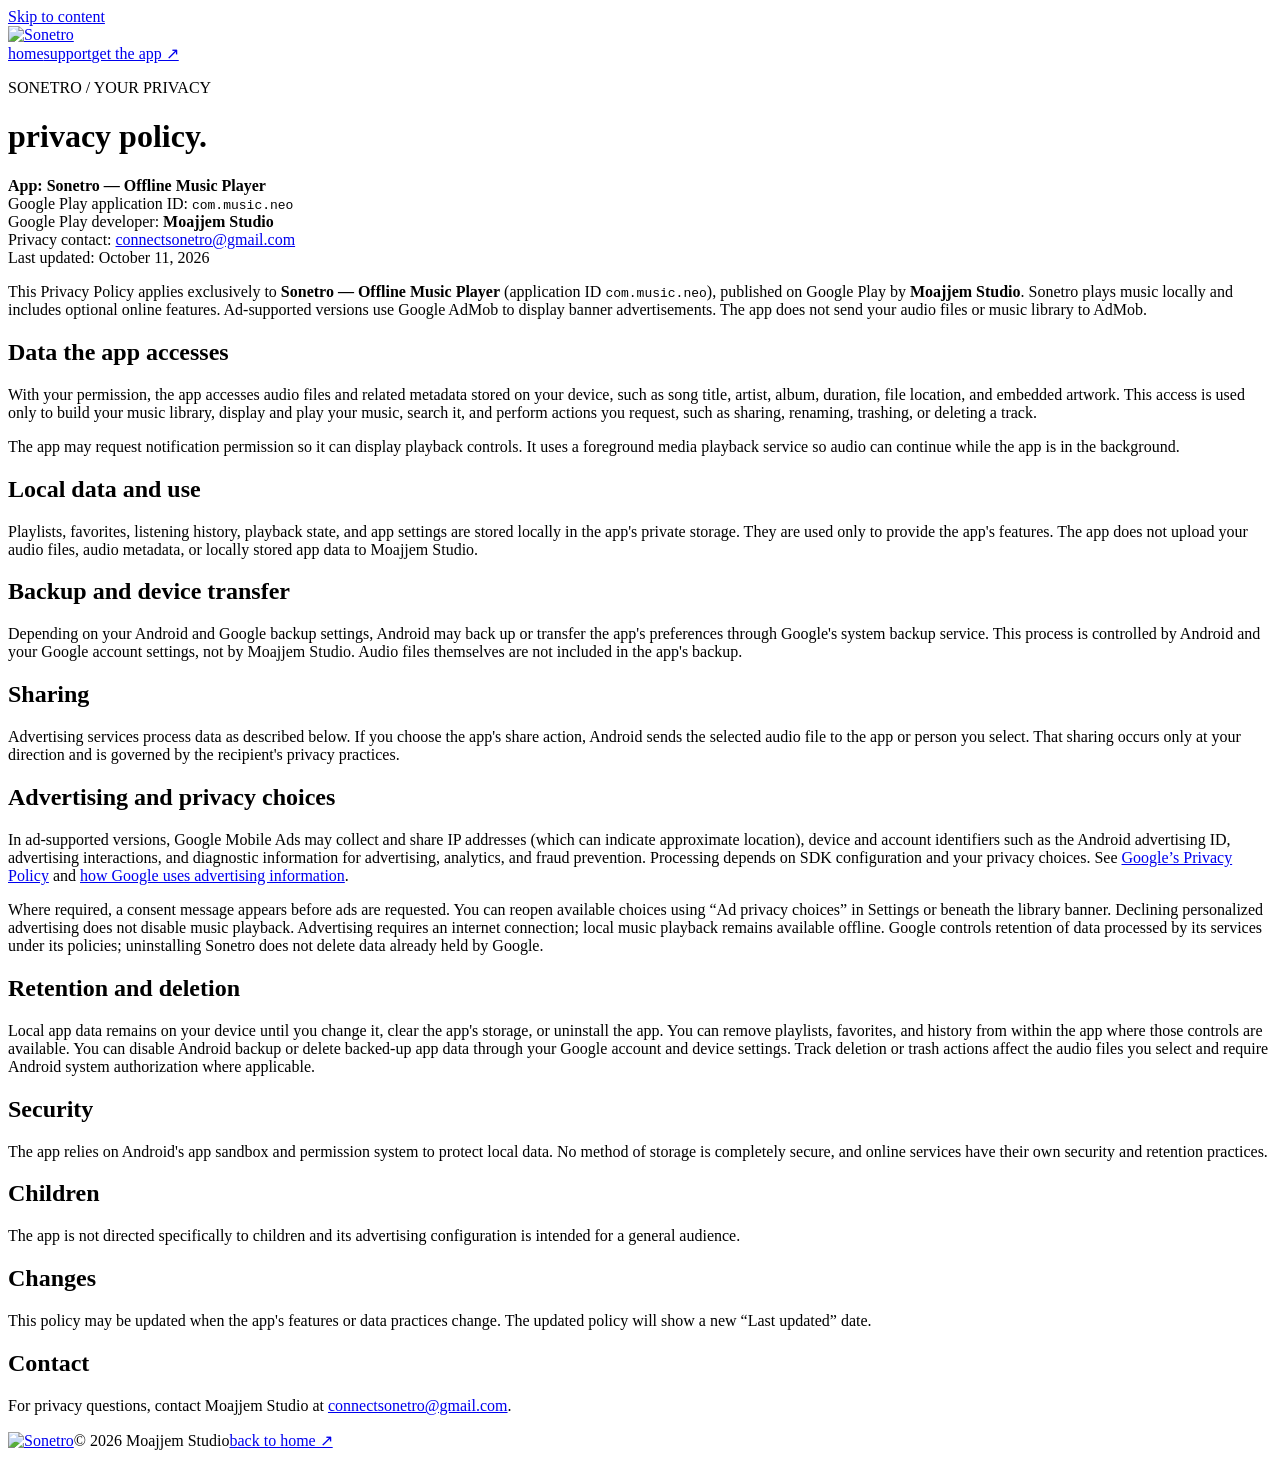
==== privacy.html @ 8605222c "Set canonical website address to sonetro.github.io" ====
<!doctype html>
<html lang="en">
<head>
  <meta charset="utf-8">
  <meta name="viewport" content="width=device-width, initial-scale=1">
  <meta name="description" content="Privacy Policy for Sonetro — Offline Music Player, published by Moajjem Studio">
  <title>Privacy Policy for Sonetro — Offline Music Player | Moajjem Studio</title>
  <meta name="theme-color" content="#000000">
  <link rel="icon" href="assets/logo.svg">
  <link rel="stylesheet" href="style.24cc51cf4a.css">
<link rel="canonical" href="https://sonetro.github.io/privacy.html"><meta property="og:url" content="https://sonetro.github.io/privacy.html"></head>
<body>
<a class="skip" href="#main">Skip to content</a>
<header class="header"><a class="brand" href="./"><img src="assets/sonetro-wordmark.svg" alt="Sonetro" width="169" height="30"></a><nav aria-label="Main navigation"><a href="./">home</a><a href="mailto:connectsonetro@gmail.com">support</a><a class="nav-download" href="https://play.google.com/store/apps/details?id=com.music.neo">get the app ↗</a></nav></header>
<main class="policy shell" id="main">
  <p class="eyebrow">SONETRO / YOUR PRIVACY</p>
  <h1 class="gradient">privacy policy.</h1>
  <p class="identity"><strong>App: Sonetro — Offline Music Player</strong><br>
    Google Play application ID: <code>com.music.neo</code><br>
    Google Play developer: <strong>Moajjem Studio</strong><br>
    Privacy contact: <a href="mailto:connectsonetro@gmail.com">connectsonetro@gmail.com</a><br>
    Last updated: October 11, 2026</p>

  <p>This Privacy Policy applies exclusively to <strong>Sonetro — Offline Music Player</strong> (application ID <code>com.music.neo</code>), published on Google Play by <strong>Moajjem Studio</strong>. Sonetro plays music locally and includes optional online features. Ad-supported versions use Google AdMob to display banner advertisements. The app does not send your audio files or music library to AdMob.</p>

  <h2>Data the app accesses</h2>
  <p>With your permission, the app accesses audio files and related metadata stored on your device, such as song title, artist, album, duration, file location, and embedded artwork. This access is used only to build your music library, display and play your music, search it, and perform actions you request, such as sharing, renaming, trashing, or deleting a track.</p>
  <p>The app may request notification permission so it can display playback controls. It uses a foreground media playback service so audio can continue while the app is in the background.</p>

  <h2>Local data and use</h2>
  <p>Playlists, favorites, listening history, playback state, and app settings are stored locally in the app's private storage. They are used only to provide the app's features. The app does not upload your audio files, audio metadata, or locally stored app data to Moajjem Studio.</p>

  <h2>Backup and device transfer</h2>
  <p>Depending on your Android and Google backup settings, Android may back up or transfer the app's preferences through Google's system backup service. This process is controlled by Android and your Google account settings, not by Moajjem Studio. Audio files themselves are not included in the app's backup.</p>

  <h2>Sharing</h2>
  <p>Advertising services process data as described below. If you choose the app's share action, Android sends the selected audio file to the app or person you select. That sharing occurs only at your direction and is governed by the recipient's privacy practices.</p>

  <h2>Advertising and privacy choices</h2>
  <p>In ad-supported versions, Google Mobile Ads may collect and share IP addresses (which can indicate approximate location), device and account identifiers such as the Android advertising ID, advertising interactions, and diagnostic information for advertising, analytics, and fraud prevention. Processing depends on SDK configuration and your privacy choices. See <a href="https://policies.google.com/privacy">Google’s Privacy Policy</a> and <a href="https://policies.google.com/technologies/ads">how Google uses advertising information</a>.</p>
  <p>Where required, a consent message appears before ads are requested. You can reopen available choices using “Ad privacy choices” in Settings or beneath the library banner. Declining personalized advertising does not disable music playback. Advertising requires an internet connection; local music playback remains available offline. Google controls retention of data processed by its services under its policies; uninstalling Sonetro does not delete data already held by Google.</p>

  <h2>Retention and deletion</h2>
  <p>Local app data remains on your device until you change it, clear the app's storage, or uninstall the app. You can remove playlists, favorites, and history from within the app where those controls are available. You can disable Android backup or delete backed-up app data through your Google account and device settings. Track deletion or trash actions affect the audio files you select and require Android system authorization where applicable.</p>

  <h2>Security</h2>
  <p>The app relies on Android's app sandbox and permission system to protect local data. No method of storage is completely secure, and online services have their own security and retention practices.</p>

  <h2>Children</h2>
  <p>The app is not directed specifically to children and its advertising configuration is intended for a general audience.</p>

  <h2>Changes</h2>
  <p>This policy may be updated when the app's features or data practices change. The updated policy will show a new “Last updated” date.</p>

  <h2>Contact</h2>
  <p>For privacy questions, contact Moajjem Studio at <a href="mailto:connectsonetro@gmail.com">connectsonetro@gmail.com</a>.</p>
</main>
<footer class="shell"><a class="brand" href="./"><img src="assets/sonetro-wordmark-muted.svg" alt="Sonetro" width="169" height="30"></a><span>© 2026 Moajjem Studio</span><a href="./">back to home ↗</a></footer>
</body>
</html>
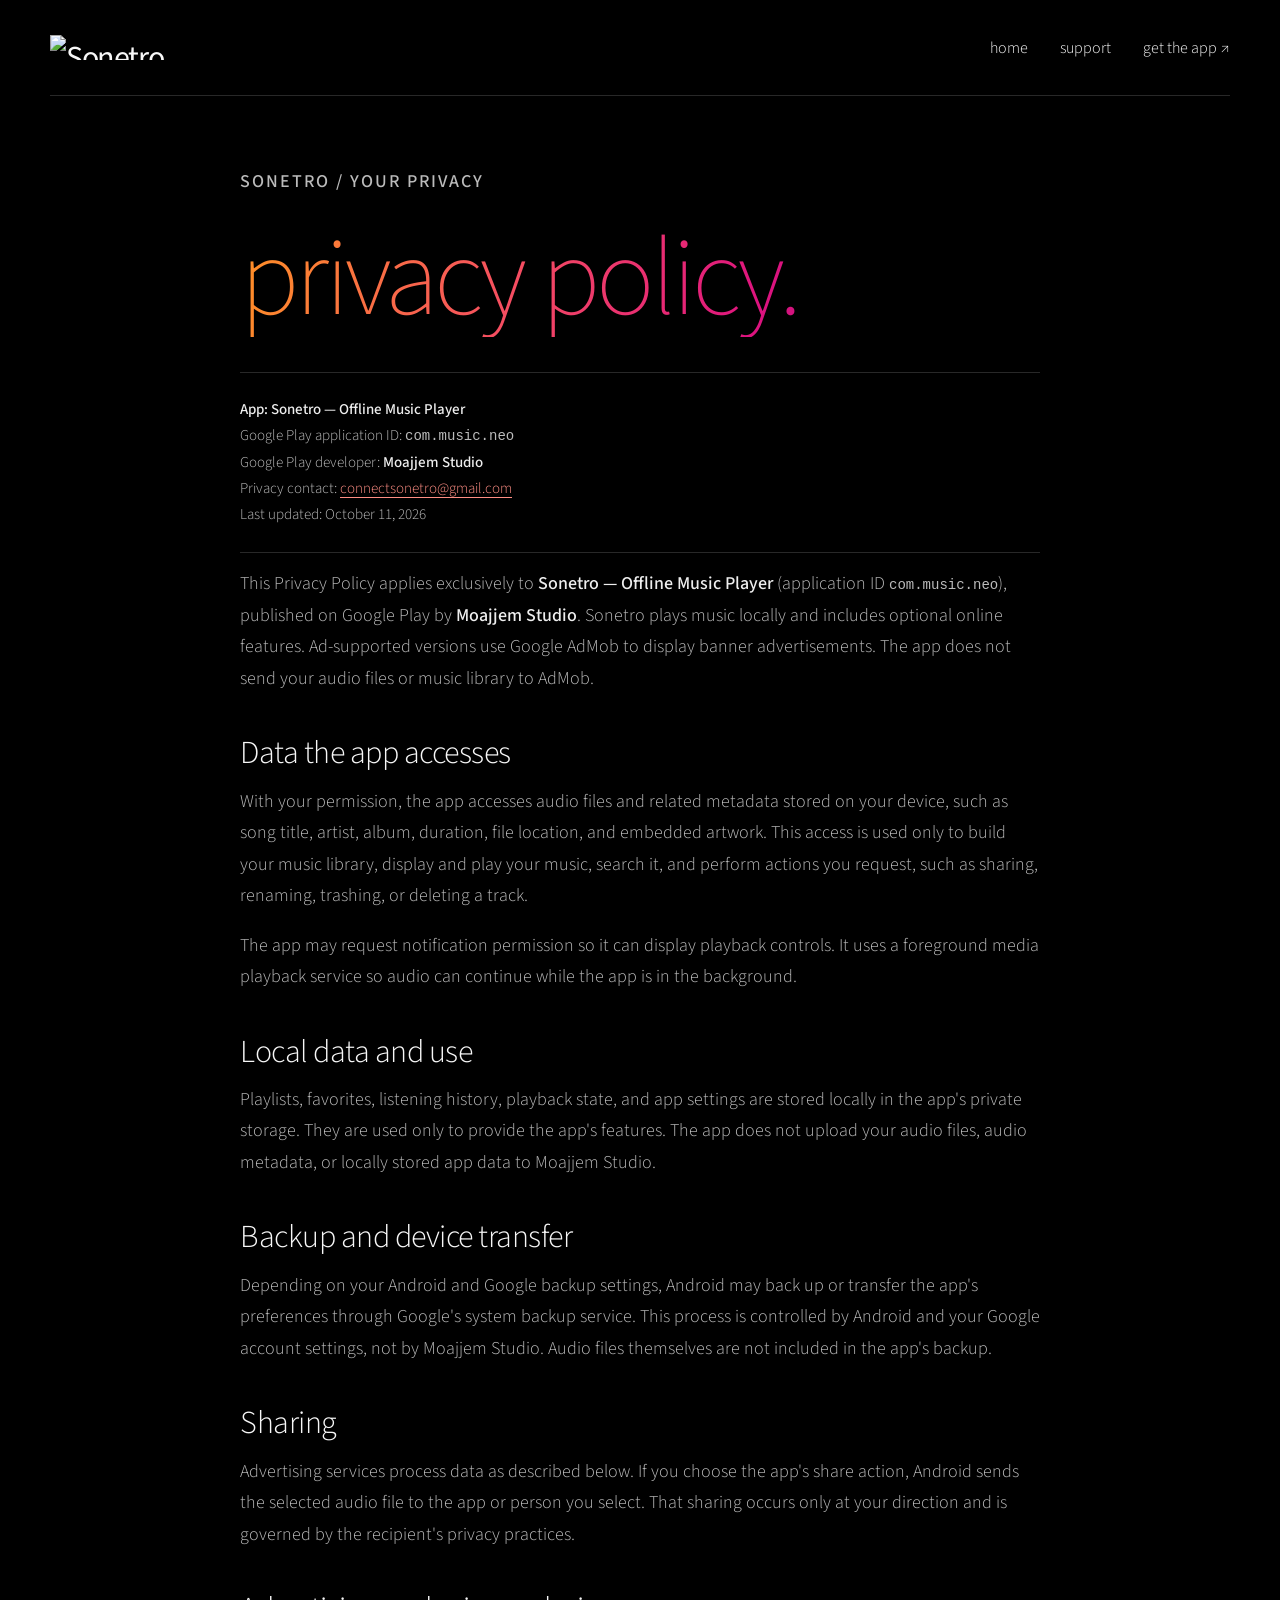
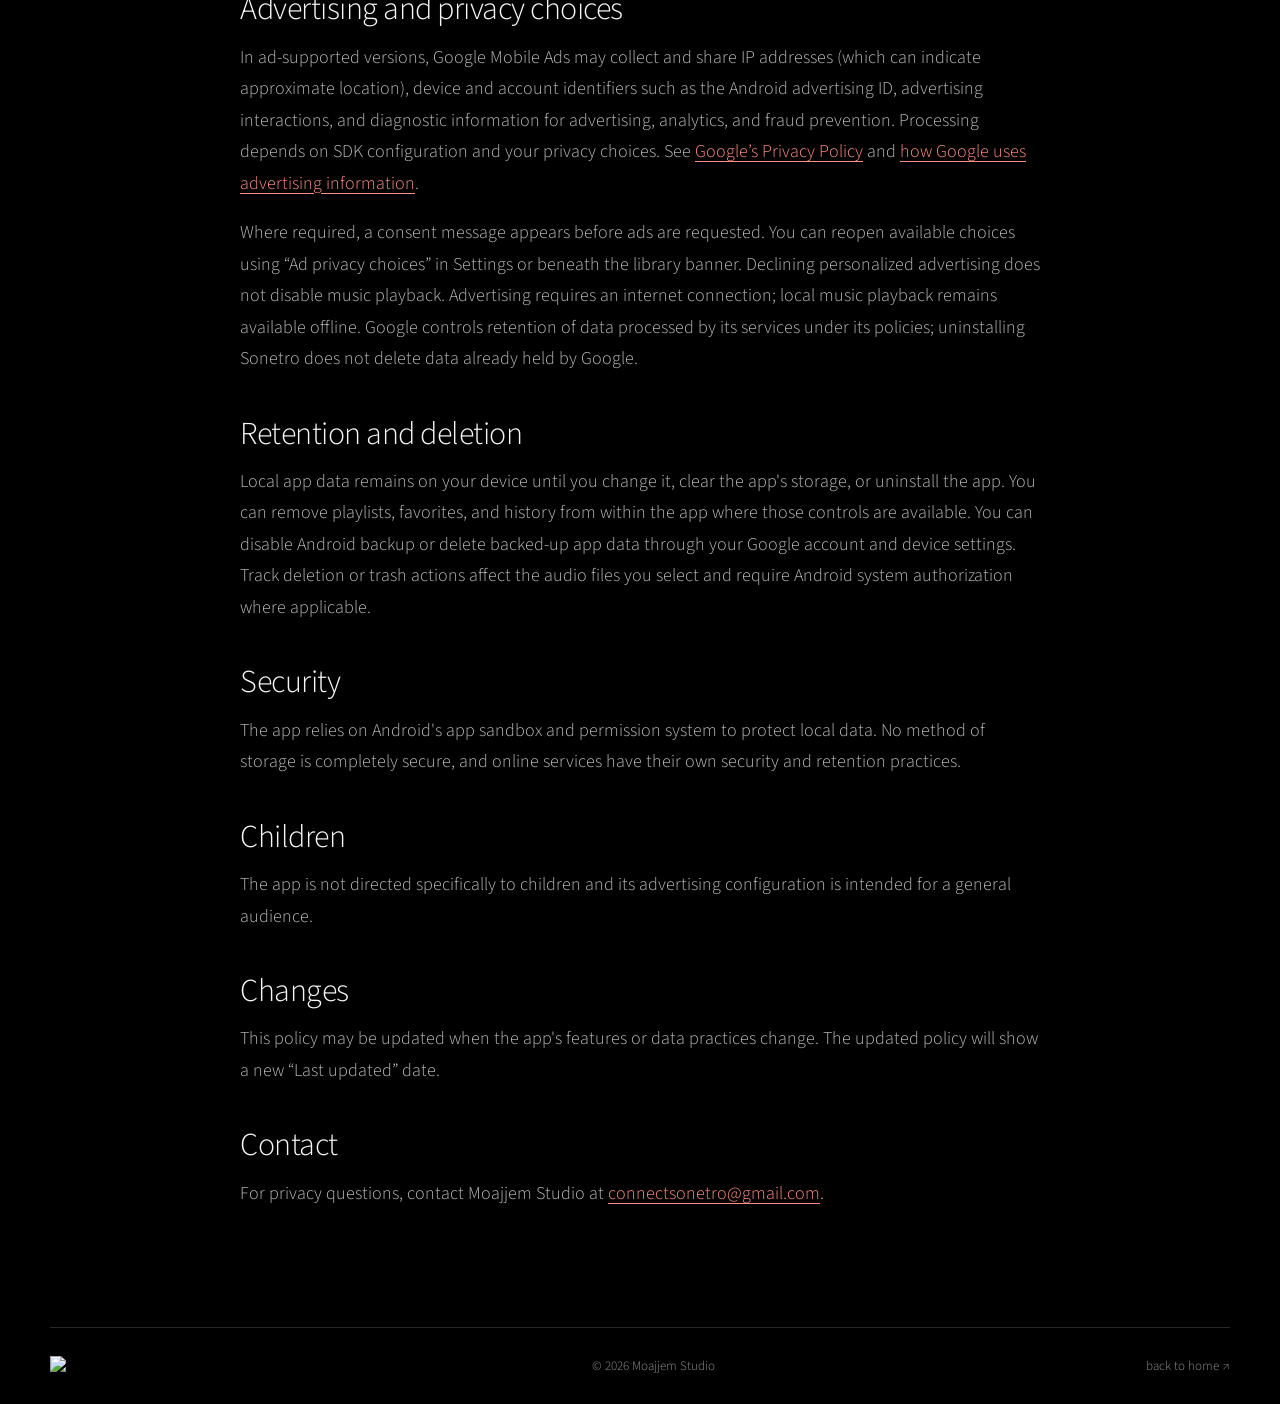
==== commit 2c8b4aaa: "Use Google Fonts Source Sans 3 across website" ====
--- a/privacy.html
+++ b/privacy.html
@@ -7,7 +7,7 @@
   <title>Privacy Policy for Sonetro — Offline Music Player | Moajjem Studio</title>
   <meta name="theme-color" content="#000000">
   <link rel="icon" href="assets/logo.svg">
-  <link rel="stylesheet" href="style.24cc51cf4a.css">
+  <link rel="preconnect" href="https://fonts.googleapis.com"><link rel="preconnect" href="https://fonts.gstatic.com" crossorigin><link href="https://fonts.googleapis.com/css2?family=Source+Sans+3:wght@200..900&display=swap" rel="stylesheet"><link rel="stylesheet" href="style.782880256f.css">
 <link rel="canonical" href="https://sonetro.github.io/privacy.html"><meta property="og:url" content="https://sonetro.github.io/privacy.html"></head>
 <body>
 <a class="skip" href="#main">Skip to content</a>
--- a/style.782880256f.css
+++ b/style.782880256f.css
@@ -0,0 +1,19 @@
+:root{color-scheme:dark;--bg:#000;--text:#f7f7f7;--muted:#9b9b9b;--line:#282828;--accent:#f04a45}*{box-sizing:border-box}html{scroll-behavior:smooth;scroll-padding-top:30px}body{margin:0;background:var(--bg);color:var(--text);font-family:'Source Sans 3','Segoe UI',sans-serif;font-weight:300}a{color:inherit;text-decoration:none}button{font:inherit}a,button{-webkit-tap-highlight-color:transparent}a:focus-visible,button:focus-visible,[tabindex]:focus-visible{outline:2px solid #f97365;outline-offset:7px}a:hover{color:#ff8374}.shell,.header{width:min(1240px,88%);margin-inline:auto}.header{height:112px;display:flex;align-items:center;justify-content:space-between;border-bottom:1px solid var(--line)}.brand{font-size:32px;letter-spacing:-1.4px;font-weight:400}.brand span{font-size:11px;vertical-align:super;margin-left:5px}nav{display:flex;gap:40px;align-items:center;font-size:17px}.nav-download{display:flex;gap:25px;align-items:center}.nav-download span{font-size:28px}.hero{display:grid;grid-template-columns:1.15fr 1fr;gap:85px;padding-block:75px 95px;align-items:center}.eyebrow{font-size:11px;font-weight:500;letter-spacing:2px;color:var(--muted);margin:0 0 24px}.gradient{background:linear-gradient(105deg,#ff9224 0%,#f64f60 34%,#de137f 65%,#8c137a 100%);background-clip:text;-webkit-background-clip:text;color:transparent}h1,h2,h3,p{margin-top:0}h1{font-size:clamp(120px,14vw,200px);line-height:.94;font-weight:200;letter-spacing:-9px;margin:0 0 16px}h2{font-size:clamp(60px,7vw,96px);line-height:.98;font-weight:200;letter-spacing:-3px;margin-bottom:30px}.intro{font-size:20px;line-height:1.6;color:#aaa;margin:30px 0 40px}.download{display:inline-flex;align-items:center;gap:19px;font-size:27px;line-height:1.1}.download small{display:block;font-size:13px;letter-spacing:.3px;color:var(--muted);margin-top:9px}.circle{display:inline-flex;align-items:center;justify-content:center;border:2px solid currentColor;border-radius:50%;width:58px;height:58px;font-weight:300;font-size:35px;flex-shrink:0}.download:hover .circle{background:#fff;color:#000}.preview-wrap{max-width:365px;justify-self:center;width:100%;position:relative}.preview-wrap:before{content:'';position:absolute;inset:10% 0;background:radial-gradient(ellipse,#97184620,transparent 65%);z-index:-1}.phone{border:1px solid #3b3b3b;border-radius:29px;padding:20px 23px 28px;background:linear-gradient(155deg,#241412 0%,#090609 34%,#000 70%);box-shadow:0 30px 95px #c7214112;overflow:hidden}.phone-status{display:flex;justify-content:space-between;font-size:11px;padding-inline:4px;color:#ccc}.phone-title{font-size:79px;font-weight:200;letter-spacing:-4px;line-height:1.15;margin-top:9px}.phone-live{font-size:45px;line-height:1;display:flex;align-items:center;justify-content:space-between;margin:20px 0}.phone-live .circle{width:32px;height:32px;font-size:24px}.album-art{position:relative;aspect-ratio:1;overflow:hidden;background:#c84832;padding:18px;isolation:isolate}.album-art:after{content:'';position:absolute;inset:0;background:linear-gradient(140deg,transparent,#23132c9f);z-index:-1}.art-orbit{position:absolute;width:120%;height:120%;border:42px solid #f78c5088;border-radius:50%;left:23%;top:3%;z-index:-1}.album-art>span,.album-art>small{font-size:7px;letter-spacing:2px;font-weight:500}.album-art strong{display:block;font-size:62px;font-weight:200;line-height:.92;margin-top:33px;letter-spacing:-3px}.album-art small{position:absolute;bottom:18px;left:18px}.track-title{font-size:23px;line-height:1.2;margin-top:16px}.track-artist{font-size:20px;color:var(--accent);margin-top:4px}.audio-info{font-size:9px;letter-spacing:1px;color:#888;margin:10px 0 24px}.progress{display:flex;gap:13px;align-items:center;font-size:10px}.progress i{height:3px;flex:1;background:linear-gradient(to right,#eee 64%,#333 64%);border-radius:3px}.player-controls{display:flex;align-items:center;justify-content:space-between;margin-top:23px;font-size:21px}.player-controls .circle{height:37px;width:37px;font-size:14px}.player-controls .play{width:46px;height:46px;font-size:20px;padding-left:3px}.preview-caption{font-size:8px;letter-spacing:1.5px;color:#777;text-align:center;margin:17px -20px 0}.section-line{border-block:1px solid var(--line);padding-block:24px;display:flex;justify-content:space-between;font-size:10px;letter-spacing:2px;color:#888}.collection{padding-block:95px;display:grid;grid-template-columns:1fr 1fr;gap:100px}.section-title{font-size:clamp(58px,7vw,96px);font-weight:200;letter-spacing:-3px;line-height:1.05}.collection-tabs{display:flex;flex-direction:column;align-items:stretch;max-width:360px}.collection-tabs button{background:transparent;border:0;color:#737373;cursor:pointer;text-align:left;font-size:clamp(39px,4.5vw,60px);font-weight:200;padding:0 0 8px;display:flex;justify-content:space-between;align-items:center;line-height:1.2}.collection-tabs button span{font-size:25px;opacity:0}.collection-tabs button[aria-selected=true]{color:#fff}.collection-tabs button[aria-selected=true] span{opacity:1;color:#f06359}.collection-tabs button:hover{color:#ddd}.collection-detail{padding-top:20px;align-self:center}.cover-grid{display:grid;grid-template-columns:1fr 1fr;gap:12px;max-width:440px;margin-bottom:32px}.cover{aspect-ratio:1;padding:22px;position:relative;font-size:46px;line-height:.88;font-weight:200;letter-spacing:-1.5px;overflow:hidden;isolation:isolate}.cover:before{content:'';position:absolute;width:130%;height:130%;border:22px solid #ffffff24;border-radius:50%;left:30%;top:15%;z-index:-1}.cover small{font-size:6px;letter-spacing:1px;position:absolute;bottom:16px;left:22px;font-weight:500}.cover-one{background:#b63d36}.cover-two{background:#41544b}.cover-three{background:#443b67}.cover-four{background:#bd8c50;color:#17100b}.collection-detail .eyebrow{font-size:9px;margin-bottom:12px}.collection-detail h3{font-size:32px;font-weight:300;line-height:1.2;margin-bottom:12px}.collection-detail p:last-child{font-size:18px;line-height:1.6;color:#a0a0a0;max-width:440px;min-height:86px}.listening{padding-block:90px;border-top:1px solid var(--line)}.listening .section-title{font-size:clamp(70px,9vw,126px);margin-bottom:60px}.feature-list article{display:grid;grid-template-columns:60px 1fr 1.1fr;gap:20px;padding:27px 0;border-top:1px solid var(--line);align-items:baseline}.feature-list article>span{font-size:12px;color:#888}.feature-list h3{font-size:33px;font-weight:300;margin:0;letter-spacing:-.5px}.feature-list p{font-size:17px;line-height:1.65;color:#a0a0a0;margin:0}.note{font-size:12px;color:#888;margin:24px 0 0}.support{border-top:1px solid var(--line);padding-block:80px;display:flex;justify-content:space-between;gap:50px;align-items:center}.support p:not(.eyebrow){color:#aaa;font-size:19px;line-height:1.6}.support .section-title{margin-bottom:20px}.contact{font-size:23px;border-bottom:1px solid #555;padding-bottom:8px;display:inline-block}.contact span{margin-left:20px}footer{display:flex;align-items:center;justify-content:space-between;gap:25px;padding-block:30px;border-top:1px solid var(--line)}footer>span,footer>a:last-child{font-size:13px;color:#999}.skip{position:absolute;top:-100px;padding:12px;background:white;color:black;z-index:10}.skip:focus{top:10px}.policy{max-width:800px;padding-block:70px 100px}.policy h1{font-size:clamp(65px,9vw,110px);letter-spacing:-4px;line-height:1.05;margin-bottom:35px}.policy h2{font-size:32px;font-weight:300;letter-spacing:-.5px;margin:44px 0 16px}.policy p{font-size:18px;line-height:1.75;color:#bbb}.policy .identity{border-block:1px solid var(--line);padding-block:24px;font-size:15px}.policy strong{font-weight:500;color:#eee}.policy a{color:#ff8e84;text-decoration:underline;text-underline-offset:4px}.policy code{font-size:14px;overflow-wrap:anywhere}
+@media(min-width:1400px){.hero{gap:130px}}@media(max-width:800px){.header{height:90px}nav{gap:22px;font-size:15px}.hero{gap:35px;padding-top:55px}.hero h1{font-size:125px;letter-spacing:-6px}.hero h2{font-size:66px}.intro{font-size:18px}.phone{padding:17px}.phone-title{font-size:67px}.album-art strong{font-size:48px}.collection{gap:45px}.cover{font-size:37px;padding:16px}.cover small{left:16px;font-size:5px}.support{display:block}.support>.download{margin-top:45px}.feature-list article{grid-template-columns:35px 1fr 1.2fr}.feature-list h3{font-size:28px}}
+@media(max-width:580px){.shell,.header{width:88%}.header{height:82px}.brand{font-size:28px}nav{gap:20px}nav>a:first-child,nav>a:nth-child(2){display:none}.hero{grid-template-columns:1fr;padding-block:48px 55px;gap:50px}.hero h1{font-size:140px}.hero h2{font-size:76px}.intro{font-size:18px}.eyebrow{font-size:9px;letter-spacing:1.7px}.preview-wrap{max-width:330px}.phone{padding:20px 24px 26px}.phone-title{font-size:79px}.album-art strong{font-size:58px}.section-line{font-size:8px;letter-spacing:1px;gap:20px}.collection{display:block;padding-block:60px}.collection-tabs{max-width:none;flex-direction:row;flex-wrap:wrap;gap:10px 21px;margin-bottom:30px}.collection-tabs button{font-size:27px}.collection-tabs button span{display:none}.collection-tabs button[aria-selected=true]{border-bottom:1px solid #f06359}.cover{font-size:45px}.cover small{font-size:5px}.collection-detail{padding-top:0}.collection-detail p:last-child{min-height:100px}.section-title{font-size:67px}.listening{padding-block:60px}.listening .section-title{font-size:72px;letter-spacing:-3px}.feature-list article{grid-template-columns:25px 1fr;gap:10px}.feature-list p{grid-column:2}.support{padding-block:60px}.contact{font-size:20px}.contact span{margin-left:8px}.download{font-size:25px}footer{flex-wrap:wrap}footer .brand{width:100%}.policy{padding-top:50px}.policy h1{font-size:68px}.policy p{font-size:17px}}
+@media(prefers-reduced-motion:reduce){html{scroll-behavior:auto}}
+
+.app-screenshot{display:block;width:100%;height:auto;object-fit:contain}
+
+.brand{display:inline-flex;align-items:center}.brand img{display:block;width:169px;height:auto;max-width:100%}@media(max-width:580px){.brand img{width:140px}}
+
+/* Refined layout and responsive spacing. */
+.shell,.header{width:min(1180px,calc(100% - 96px))}
+.header{height:96px}.brand img{width:142px}.header nav{gap:32px;font-size:16px}
+.store-badge{display:inline-flex;flex-shrink:0;transition:transform .2s ease,opacity .2s ease;border-radius:8px}.store-badge img{display:block;width:180px;height:auto;max-width:100%}.store-badge:hover{transform:translateY(-3px);opacity:.88}.header .store-badge img{width:136px}
+.hero{grid-template-columns:minmax(0,1.2fr) minmax(0,1fr);gap:80px;padding-block:70px 88px}.hero h1{font-size:clamp(110px,13.5vw,185px);letter-spacing:-.055em;margin-bottom:20px}.hero h2{font-size:clamp(60px,6.7vw,88px);letter-spacing:-.035em;line-height:1.04}.intro{max-width:440px;margin:26px 0 32px;font-size:19px}.preview-wrap{max-width:330px;isolation:isolate}.preview-wrap:before{inset:8% -5%;background:radial-gradient(ellipse,#db325321,transparent 65%);filter:blur(20px)}.app-screenshot{filter:drop-shadow(0 20px 35px #d4302712)}
+.collection{border-top:1px solid var(--line);padding-block:80px;gap:80px}.section-title{font-size:clamp(56px,6.6vw,86px);margin-bottom:32px}.collection-tabs button{font-size:clamp(36px,4vw,53px);min-height:55px;transition:color .2s ease,padding .2s ease}.collection-tabs button:hover{padding-left:8px}.collection-detail{min-width:0}.cover-grid{gap:16px}.cover{border-radius:3px;transition:transform .25s ease}.cover:nth-child(even){transform:translateY(10px)}.cover-grid:hover .cover:nth-child(odd){transform:translateY(-4px)}.detail-label{font-size:10px;letter-spacing:1.4px;color:#999;margin:28px 0 12px}.collection-detail p:last-child{min-height:90px}.listening{padding-block:80px}.listening .section-title{font-size:clamp(64px,8.6vw,112px);margin-bottom:48px}.feature-list article{padding-block:30px}.feature-list h3{font-size:31px}.support{padding-block:72px}.support .store-badge{align-self:center}.contact{overflow-wrap:anywhere}footer .brand{width:auto}footer .brand img{width:110px}footer{padding-block:28px}footer>span,footer>a:last-child{color:#929292}
+@media(max-width:1000px){.shell,.header{width:calc(100% - 64px)}.hero{gap:40px}.hero h1{font-size:clamp(105px,14vw,150px)}.hero h2{font-size:clamp(52px,7vw,72px)}.preview-wrap{max-width:290px}.collection{gap:40px}.cover{font-size:38px}.support{gap:30px}}
+@media(max-width:700px){.shell,.header{width:calc(100% - 48px)}.header{height:80px}.brand img{width:126px}.header nav{gap:20px}.header nav>a:not(.store-badge){display:none}.header .store-badge img{width:118px}.hero{grid-template-columns:1fr;gap:42px;padding-block:46px 58px}.hero-copy{max-width:480px}.hero h1{font-size:clamp(98px,23vw,148px);margin-bottom:15px}.hero h2{font-size:clamp(54px,13vw,79px);margin-bottom:24px}.intro{font-size:18px;line-height:1.6;margin:22px 0 27px}.intro br{display:none}.hero .store-badge img{width:168px}.preview-wrap{max-width:248px;width:76%;margin-inline:auto;justify-self:center}.collection{display:block;padding-block:55px}.section-title{font-size:clamp(49px,12vw,72px);letter-spacing:-.035em}.collection-tabs{flex-direction:row;flex-wrap:wrap;max-width:none;gap:5px 22px;margin-bottom:28px}.collection-tabs button{font-size:27px;min-height:46px;padding:4px 0}.collection-tabs button span{display:none}.collection-tabs button:hover{padding-left:0}.collection-tabs button[aria-selected=true]{border-bottom:1px solid #f06359}.collection-detail{padding-top:0}.cover-grid{max-width:460px;gap:14px}.cover{font-size:clamp(31px,9vw,48px);padding:18px}.cover small{left:18px;font-size:5px}.collection-detail h3{font-size:29px}.collection-detail p:last-child{font-size:17px;min-height:100px}.listening{padding-block:55px}.listening .section-title{font-size:clamp(54px,13vw,80px);margin-bottom:36px}.feature-list article{grid-template-columns:25px minmax(0,1fr);gap:8px 12px;padding-block:25px}.feature-list h3{font-size:28px}.feature-list p{grid-column:2;font-size:16px}.support{display:block;padding-block:55px}.support>.store-badge{margin-top:32px}.support p:not(.eyebrow){font-size:17px}.contact{font-size:20px}.contact span{margin-left:8px}footer{display:grid;grid-template-columns:1fr auto;gap:20px;padding-block:28px}footer .brand{grid-column:1/-1}footer .brand img{width:96px}footer>span,footer>a:last-child{font-size:12px}.policy{padding-block:45px 65px}.policy h1{font-size:clamp(48px,12vw,75px);letter-spacing:-.04em}.policy h2{font-size:28px}.policy p{font-size:17px}}
+@media(max-width:360px){.shell,.header{width:calc(100% - 40px)}.header .brand img{width:112px}.header .store-badge img{width:106px}.hero h1{font-size:96px}.hero h2{font-size:53px}.preview-wrap{max-width:220px}.collection-tabs{gap:4px 17px}.collection-tabs button{font-size:25px}.contact{font-size:18px}footer{grid-template-columns:1fr}footer .brand{grid-column:auto}}
+@media(prefers-reduced-motion:reduce){*,*:before,*:after{transition:none!important}.cover-grid:hover .cover:nth-child(odd){transform:none}}
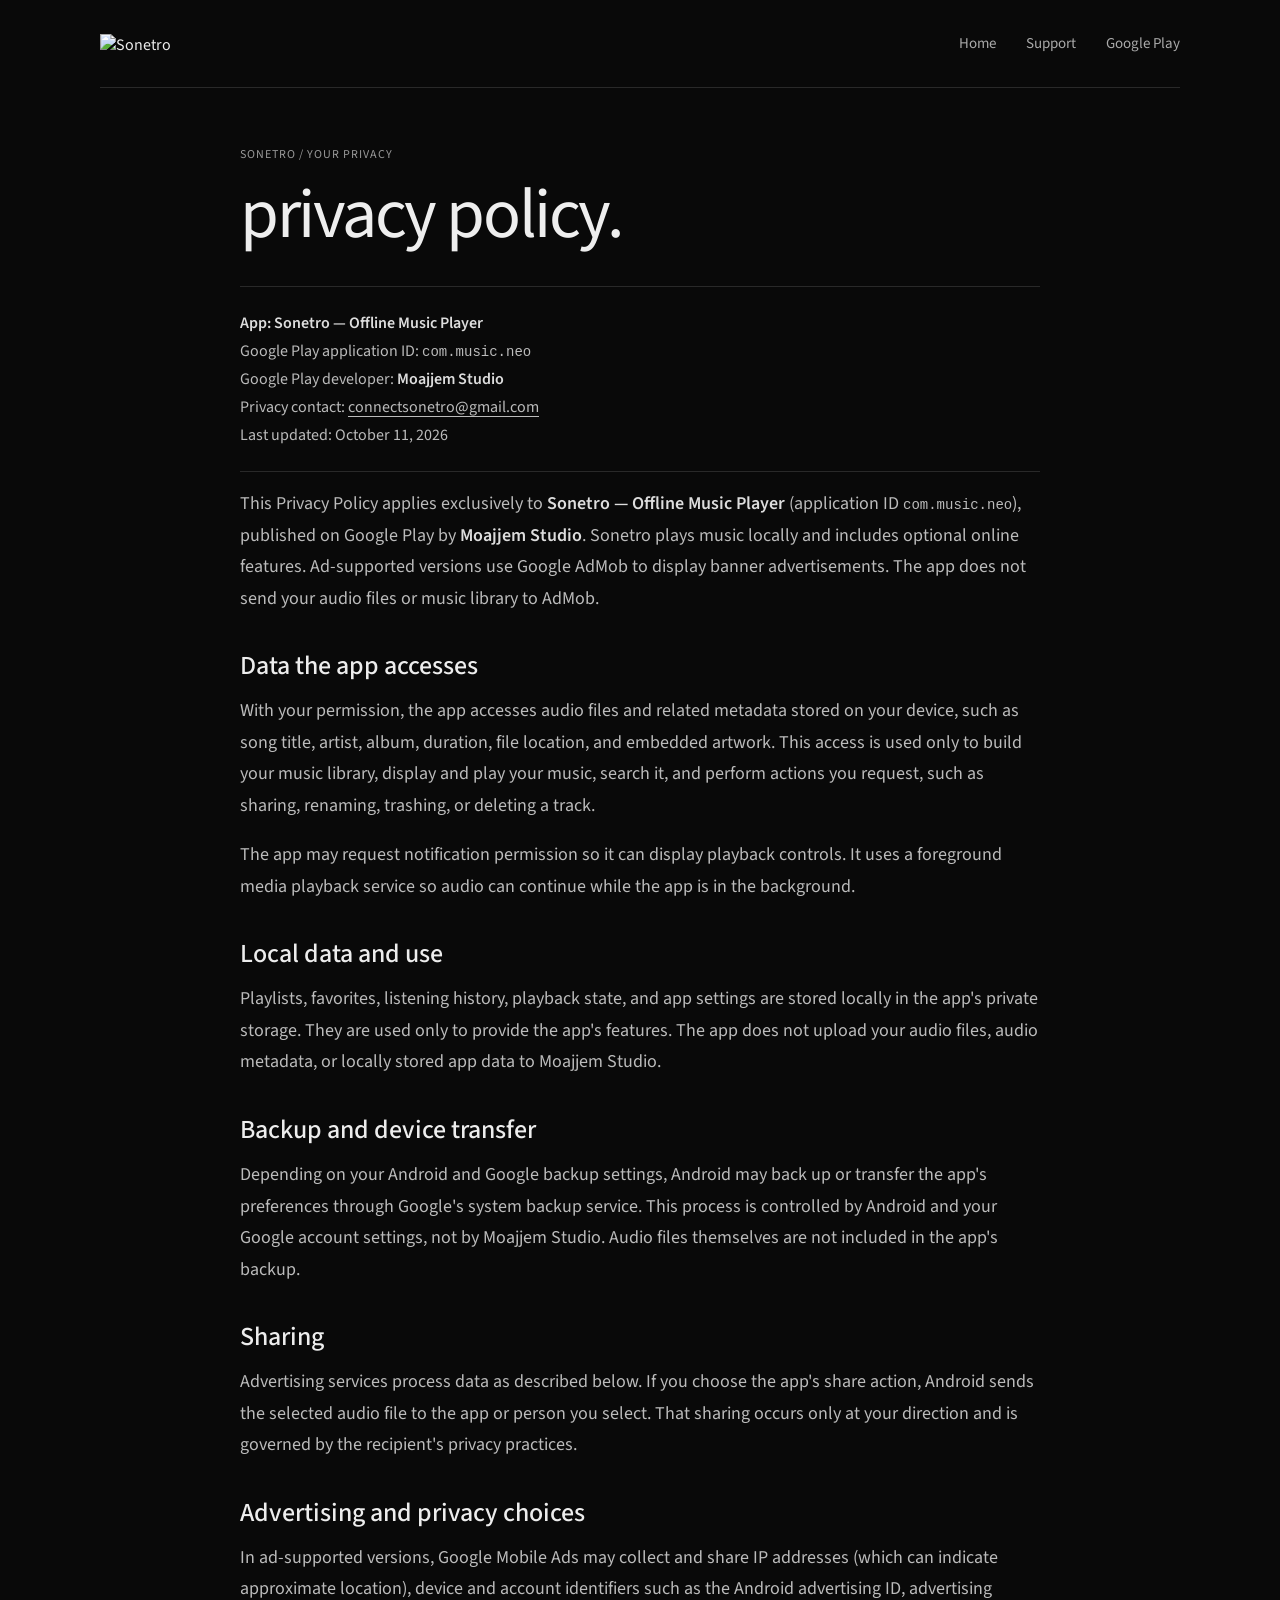
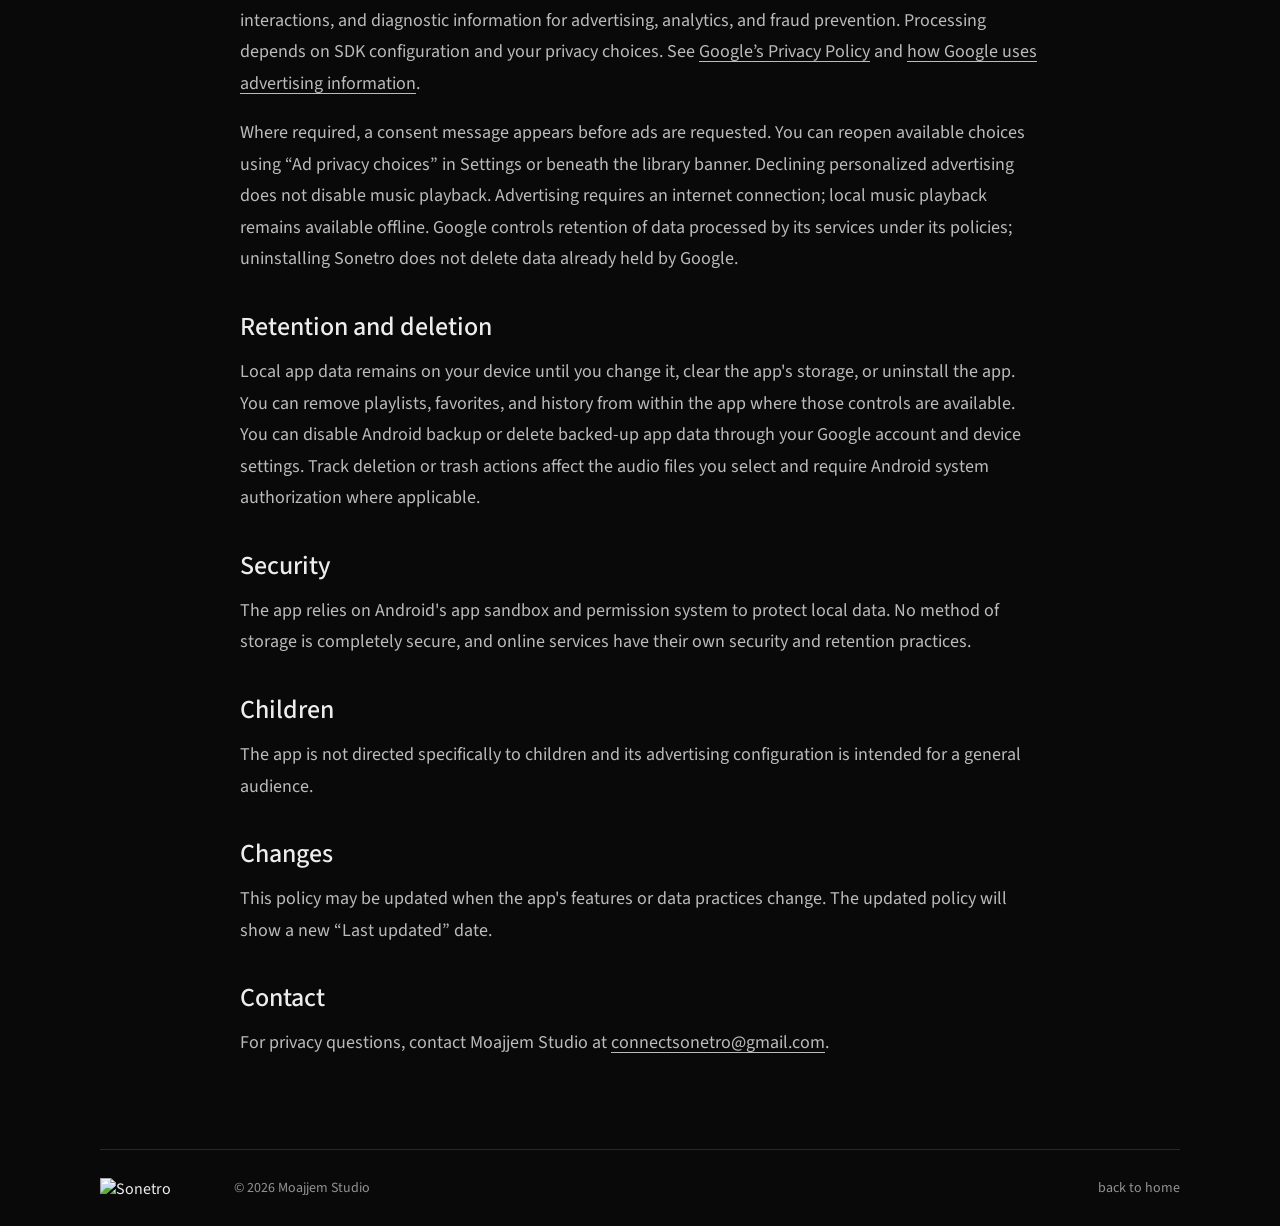
==== commit 5b807925: "Simplify website layout and match muted branding" ====
--- a/privacy.html
+++ b/privacy.html
@@ -7,11 +7,11 @@
   <title>Privacy Policy for Sonetro — Offline Music Player | Moajjem Studio</title>
   <meta name="theme-color" content="#000000">
   <link rel="icon" href="assets/logo.svg">
-  <link rel="preconnect" href="https://fonts.googleapis.com"><link rel="preconnect" href="https://fonts.gstatic.com" crossorigin><link href="https://fonts.googleapis.com/css2?family=Source+Sans+3:wght@200..900&display=swap" rel="stylesheet"><link rel="stylesheet" href="style.782880256f.css">
+  <link rel="preconnect" href="https://fonts.googleapis.com"><link rel="preconnect" href="https://fonts.gstatic.com" crossorigin><link href="https://fonts.googleapis.com/css2?family=Source+Sans+3:wght@200..900&display=swap" rel="stylesheet"><link rel="stylesheet" href="style.655a02a662.css">
 <link rel="canonical" href="https://sonetro.github.io/privacy.html"><meta property="og:url" content="https://sonetro.github.io/privacy.html"></head>
 <body>
 <a class="skip" href="#main">Skip to content</a>
-<header class="header"><a class="brand" href="./"><img src="assets/sonetro-wordmark.svg" alt="Sonetro" width="169" height="30"></a><nav aria-label="Main navigation"><a href="./">home</a><a href="mailto:connectsonetro@gmail.com">support</a><a class="nav-download" href="https://play.google.com/store/apps/details?id=com.music.neo">get the app ↗</a></nav></header>
+<header class="header"><a class="brand" href="./"><img src="assets/sonetro-wordmark-muted.svg" alt="Sonetro" width="169" height="30"></a><nav aria-label="Main navigation"><a href="./">Home</a><a href="mailto:connectsonetro@gmail.com">Support</a><a class="nav-download" href="https://play.google.com/store/apps/details?id=com.music.neo">Google Play</a></nav></header>
 <main class="policy shell" id="main">
   <p class="eyebrow">SONETRO / YOUR PRIVACY</p>
   <h1 class="gradient">privacy policy.</h1>
@@ -55,6 +55,6 @@
   <h2>Contact</h2>
   <p>For privacy questions, contact Moajjem Studio at <a href="mailto:connectsonetro@gmail.com">connectsonetro@gmail.com</a>.</p>
 </main>
-<footer class="shell"><a class="brand" href="./"><img src="assets/sonetro-wordmark-muted.svg" alt="Sonetro" width="169" height="30"></a><span>© 2026 Moajjem Studio</span><a href="./">back to home ↗</a></footer>
+<footer class="shell"><a class="brand" href="./"><img src="assets/sonetro-wordmark-muted.svg" alt="Sonetro" width="169" height="30"></a><span>© 2026 Moajjem Studio</span><a href="./">back to home</a></footer>
 </body>
 </html>
--- a/style.655a02a662.css
+++ b/style.655a02a662.css
@@ -0,0 +1,5 @@
+:root{color-scheme:dark;--bg:#090909;--text:#ededed;--muted:#a1a1a1;--line:#292929}*{box-sizing:border-box}html{scroll-behavior:smooth;scroll-padding-top:24px}body{margin:0;background:var(--bg);color:var(--text);font-family:'Source Sans 3','Segoe UI',sans-serif;font-weight:400;-webkit-font-smoothing:antialiased}a{color:inherit;text-decoration:none}a:hover{color:#fff}a:focus-visible,button:focus-visible,[tabindex]:focus-visible{outline:2px solid #ddd;outline-offset:5px}button{font:inherit}.shell,.header{width:min(1080px,calc(100% - 80px));margin-inline:auto}.header{height:88px;display:flex;align-items:center;justify-content:space-between;border-bottom:1px solid var(--line)}.brand{display:inline-flex;align-items:center}.brand img{display:block;width:110px;height:auto}nav{display:flex;align-items:center;gap:30px;font-size:15px;color:#aaa}.store-badge{display:inline-flex;flex-shrink:0}.store-badge img{display:block;width:172px;height:auto}.store-badge:hover{opacity:.85}.header .store-badge img{width:126px}h1,h2,h3,p{margin-top:0}.hero{display:grid;grid-template-columns:minmax(0,1fr) 330px;gap:100px;align-items:center;padding-block:64px 72px}.hero h1{font-size:clamp(100px,12vw,154px);font-weight:200;line-height:1;letter-spacing:-.055em;margin-bottom:12px}.gradient{background:linear-gradient(105deg,#ff9224,#f64f60 35%,#de137f 70%,#8c137a);background-clip:text;-webkit-background-clip:text;color:transparent}.hero h2{font-size:clamp(54px,6vw,76px);font-weight:300;line-height:1.06;letter-spacing:-.035em;margin-bottom:24px}.intro{font-size:19px;line-height:1.6;color:var(--muted);max-width:400px;margin-bottom:30px}.preview-wrap{width:100%;max-width:290px;justify-self:center}.app-screenshot{width:100%;height:auto;display:block}.section-title{font-size:36px;line-height:1.15;letter-spacing:-.025em;font-weight:500;margin-bottom:28px}.collection{border-top:1px solid var(--line);padding-block:56px;display:grid;grid-template-columns:1fr 1fr;gap:72px;align-items:start}.collection-tabs{display:flex;flex-wrap:wrap;gap:10px;max-width:420px}.collection-tabs button{cursor:pointer;border:1px solid var(--line);border-radius:6px;background:transparent;color:var(--muted);padding:10px 17px;min-height:44px;font-size:17px;text-transform:capitalize}.collection-tabs button:hover{border-color:#666;color:#eee}.collection-tabs button[aria-selected=true]{background:#e8e8e8;border-color:#e8e8e8;color:#111}.collection-detail{padding:24px;border:1px solid var(--line);border-radius:8px;min-height:228px}.detail-label{color:#999;font-size:14px;margin-bottom:14px}.collection-detail h3{font-size:26px;font-weight:500;line-height:1.2;margin-bottom:12px}.collection-detail p:last-child{font-size:18px;line-height:1.6;color:var(--muted);margin-bottom:0}.listening{padding-block:56px;border-top:1px solid var(--line)}.feature-list{display:grid;grid-template-columns:repeat(3,minmax(0,1fr));gap:36px}.feature-list article{border-top:1px solid var(--line);padding-top:22px}.feature-list h3{font-size:23px;font-weight:500;line-height:1.25;margin-bottom:12px}.feature-list p{font-size:17px;line-height:1.6;color:var(--muted);margin:0}.note{font-size:14px;color:#999;margin:28px 0 0}.support{border-top:1px solid var(--line);padding-block:48px;display:flex;align-items:center;justify-content:space-between;gap:48px}.support .section-title{font-size:30px;margin-bottom:16px}.support p{font-size:17px;line-height:1.6;color:var(--muted);max-width:480px;margin-bottom:16px}.contact{font-size:18px;text-decoration:underline;text-underline-offset:5px;overflow-wrap:anywhere}footer{border-top:1px solid var(--line);padding-block:28px;display:flex;align-items:center;gap:24px}footer>span{margin-right:auto}footer>span,footer>a:last-child{font-size:14px;color:#929292}.skip{position:absolute;top:-100px;padding:12px;background:white;color:black;z-index:10}.skip:focus{top:10px}.policy{max-width:800px;padding-block:56px 72px}.policy .eyebrow{font-size:12px;color:#999;letter-spacing:1px}.policy h1{font-size:clamp(44px,7vw,70px);font-weight:400;line-height:1.1;letter-spacing:-.035em;color:#eee;background:none;margin-bottom:32px}.policy h2{font-size:26px;font-weight:500;line-height:1.2;margin:36px 0 14px}.policy p{font-size:18px;line-height:1.75;color:#bbb}.policy .identity{border-block:1px solid var(--line);padding-block:22px;font-size:16px}.policy strong{font-weight:600;color:#ddd}.policy a{text-decoration:underline;text-underline-offset:4px}.policy code{font-size:14px;overflow-wrap:anywhere}
+@media(max-width:900px){.shell,.header{width:calc(100% - 64px)}.hero{gap:48px;grid-template-columns:minmax(0,1fr) 260px}.preview-wrap{max-width:260px}.hero h1{font-size:112px}.hero h2{font-size:58px}.collection{gap:32px}.feature-list{gap:24px}}
+@media(max-width:700px){.shell,.header{width:calc(100% - 48px)}.header{height:74px}.brand img{width:96px}.header nav{gap:18px}.header nav>a:not(.store-badge){display:none}.header .store-badge img{width:114px}.hero{grid-template-columns:1fr;gap:36px;padding-block:40px 48px}.hero h1{font-size:clamp(96px,25vw,132px)}.hero h2{font-size:clamp(52px,13vw,68px)}.intro{font-size:18px;max-width:420px}.preview-wrap{width:72%;max-width:230px}.collection{display:block;padding-block:40px}.section-title{font-size:30px;margin-bottom:22px}.collection-tabs{margin-bottom:24px;gap:8px}.collection-tabs button{padding:9px 14px;font-size:16px}.collection-detail{min-height:220px;padding:22px}.collection-detail h3{font-size:24px}.collection-detail p:last-child{font-size:17px}.listening{padding-block:40px}.feature-list{display:block}.feature-list article{padding-block:22px}.feature-list h3{font-size:22px}.note{margin-top:8px}.support{display:block;padding-block:36px}.support>.store-badge{margin-top:28px}footer{display:grid;grid-template-columns:1fr auto;gap:18px}footer .brand{grid-column:1/-1}footer>span{margin:0}footer>span,footer>a:last-child{font-size:13px}.policy{padding-block:40px 56px}.policy h2{font-size:25px}.policy p{font-size:17px}.policy .identity{font-size:15px}}
+@media(max-width:360px){.shell,.header{width:calc(100% - 40px)}.header .store-badge img{width:106px}.preview-wrap{max-width:210px}.hero h1{font-size:94px}.hero h2{font-size:51px}.contact{font-size:17px}}
+@media(prefers-reduced-motion:reduce){html{scroll-behavior:auto}}
